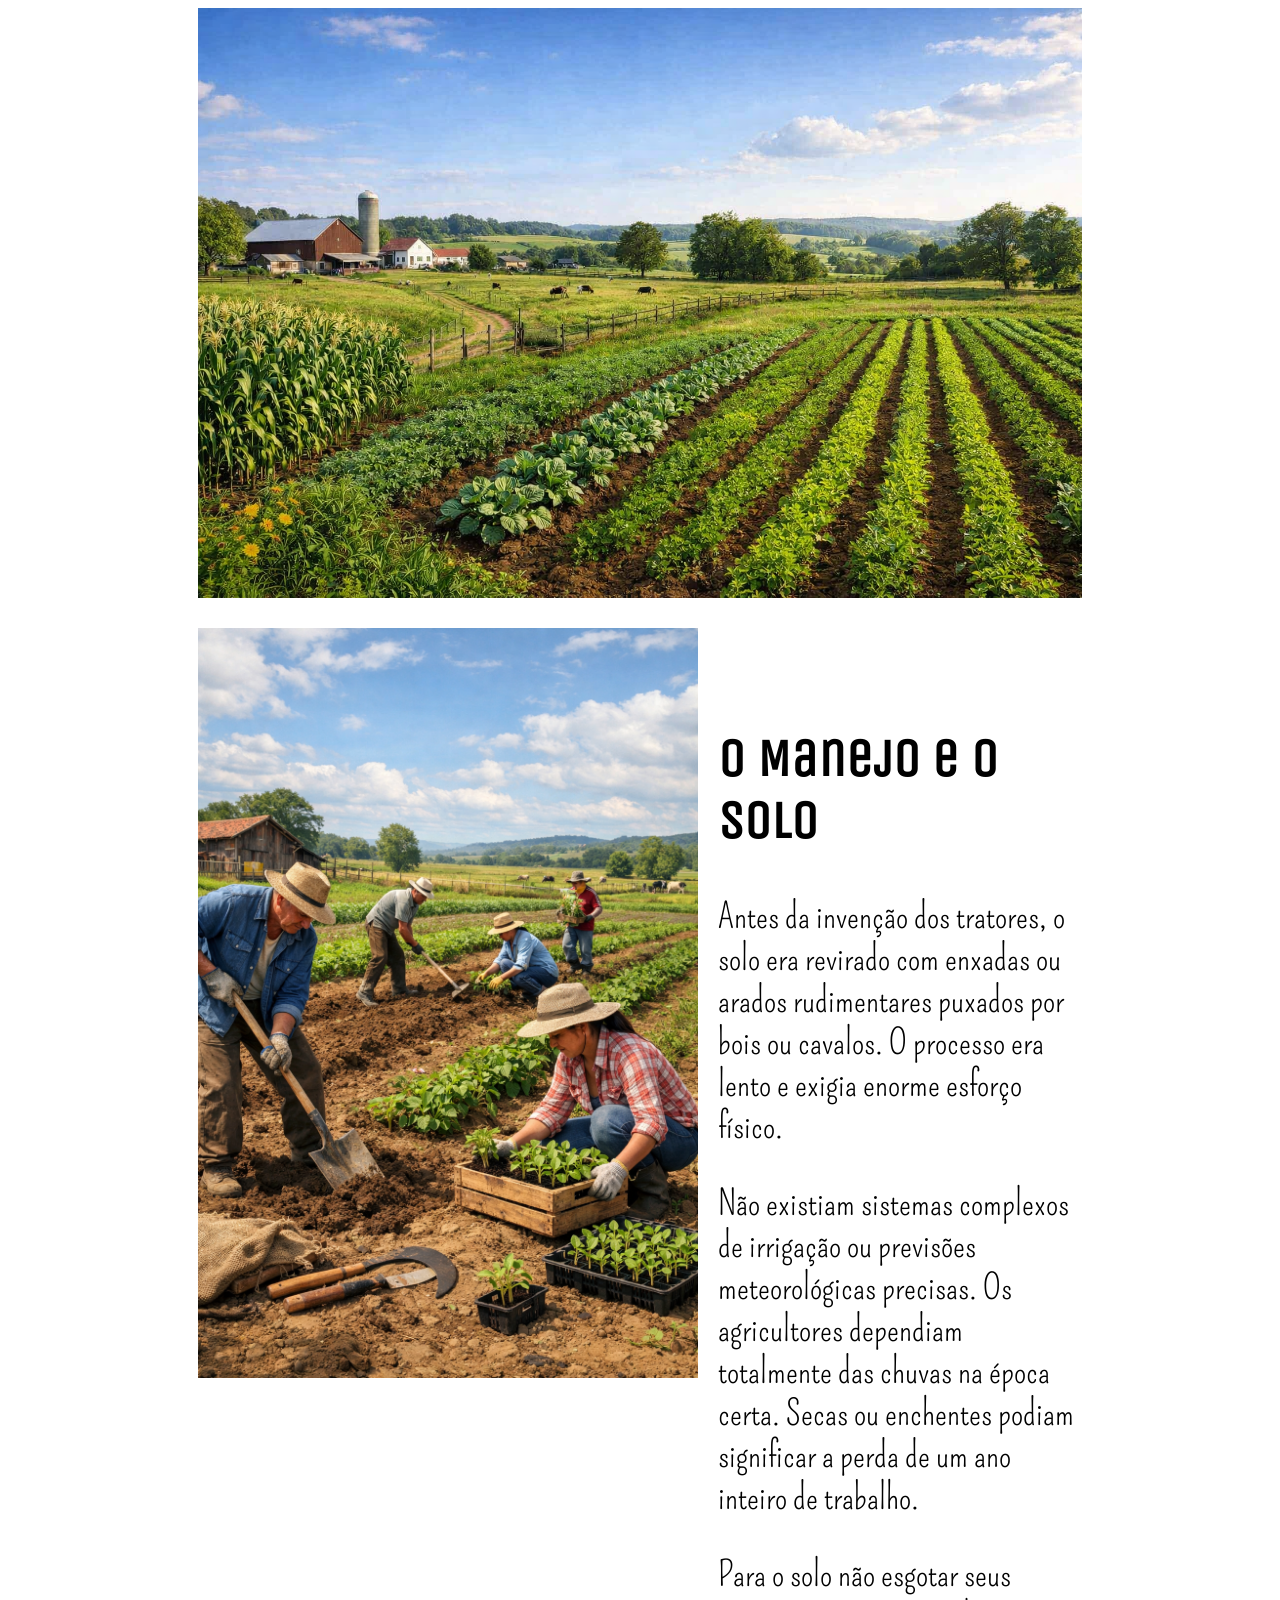
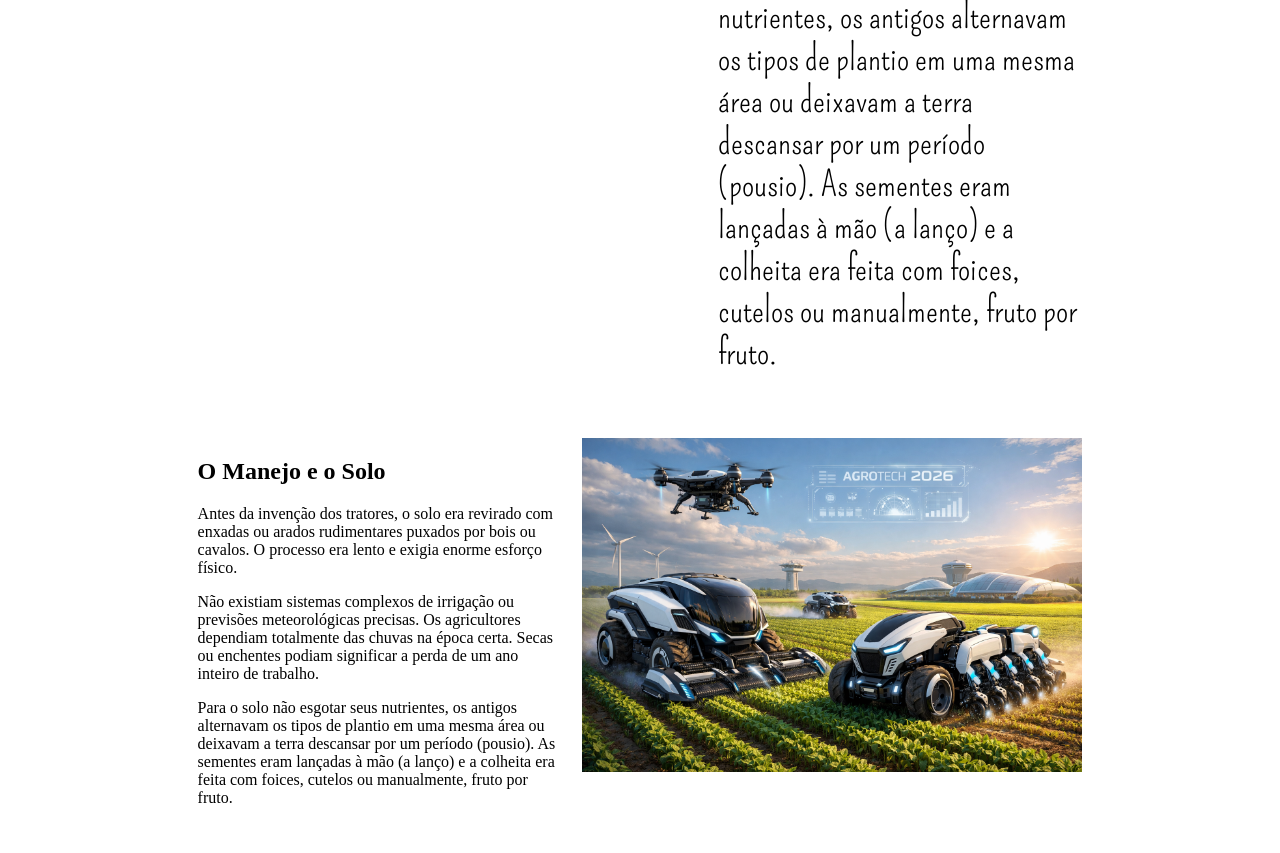
==== block_a.html @ 7da61b86 "Add files via upload" ====
<!DOCTYPE html>
<html lang="pt-BR">

    <head>

        <meta charset="UTF-8">
        <meta name="viewport" content="width=device-width, initial-scale=1.0">
        <title>PLANTAÇÃO || EVOLUÇÃO AGRÍCOLA</title>
    
        <link rel="stylesheet" href="blocks.css"/>

        <link rel="preconnect" href="https://fonts.googleapis.com">
        <link rel="preconnect" href="https://fonts.gstatic.com" crossorigin>
        <link href="https://fonts.googleapis.com/css2?family=Inter:wght@300;400;600&family=Unica+One&display=swap" rel="stylesheet">
        <link href="https://fonts.googleapis.com/css2?family=Pompiere&display=swap" rel="stylesheet">

    </head>

    <body>

        <header>

            <img src="image_a_banner.png" class="banner">

        </header>


        <div class="conteudo">

            <img src="image_a_n1.png" class="foto">

            <div class="texto">

                <h2>O Manejo e o Solo</h2>

                <p> Antes da invenção dos tratores, o solo era revirado com enxadas<break>
                    ou arados rudimentares puxados por bois ou cavalos. O processo era lento e exigia enorme esforço físico.
                </p>

                <p> Não existiam sistemas complexos de irrigação ou previsões meteorológicas precisas. Os agricultores dependiam totalmente<break>
                    das chuvas na época certa. Secas ou enchentes podiam significar a perda de um ano inteiro de trabalho.
                </p>

                <p> Para o solo não esgotar seus nutrientes, os antigos alternavam os tipos de plantio<break>
                    em uma mesma área ou deixavam a terra descansar por um período (pousio). As sementes eram lançadas à mão (a lanço)<break>
                    e a colheita era feita com foices, cutelos ou manualmente, fruto por fruto.
                </p>

            </div>

        </div>

        <div class="conteudo2">

            <img src="image_a_n2.png" class="foto">

            <div class="texto2">

                <h2>O Manejo e o Solo</h2>

                <p> Antes da invenção dos tratores, o solo era revirado com enxadas<break>
                    ou arados rudimentares puxados por bois ou cavalos. O processo era lento e exigia enorme esforço físico.
                </p>

                <p> Não existiam sistemas complexos de irrigação ou previsões meteorológicas precisas. Os agricultores dependiam totalmente<break>
                    das chuvas na época certa. Secas ou enchentes podiam significar a perda de um ano inteiro de trabalho.
                </p>

                <p> Para o solo não esgotar seus nutrientes, os antigos alternavam os tipos de plantio<break>
                    em uma mesma área ou deixavam a terra descansar por um período (pousio). As sementes eram lançadas à mão (a lanço)<break>
                    e a colheita era feita com foices, cutelos ou manualmente, fruto por fruto.
                </p>

            </div>

        </div>        

        
    </body>

</html>
---- blocks.css ----
.banner {
    width: 70%;
    height: auto;
    display: block;
    margin: 0 auto;
}

/* .banner {
    width: 70%;
    transform: scaleY(0.8);
} */
 
.conteudo {
    width: 70%;      /* mesma largura da banner */
    margin: 30px auto;
    display: flex;
    gap: 20px;
    align-items: flex-start;
}

.conteudo2 {
    width: 70%;      /* mesma largura da banner */
    margin: 30px auto;
    display: flex;
    flex-direction: row-reverse; /* <--- ESSA LINHA FAZ A MÁGICA */
    gap: 20px;
    align-items: flex-start;
}

.foto {
    width: 500px;
    height: auto;
}

.texto {
    flex: 1;
    font-size: 35px;
    font-family: "Pompiere", sans-serif;
}

.texto h2 {
    margin-top: 100px; /* desce o título */
    font-family: 'Unica One', cursive;
}
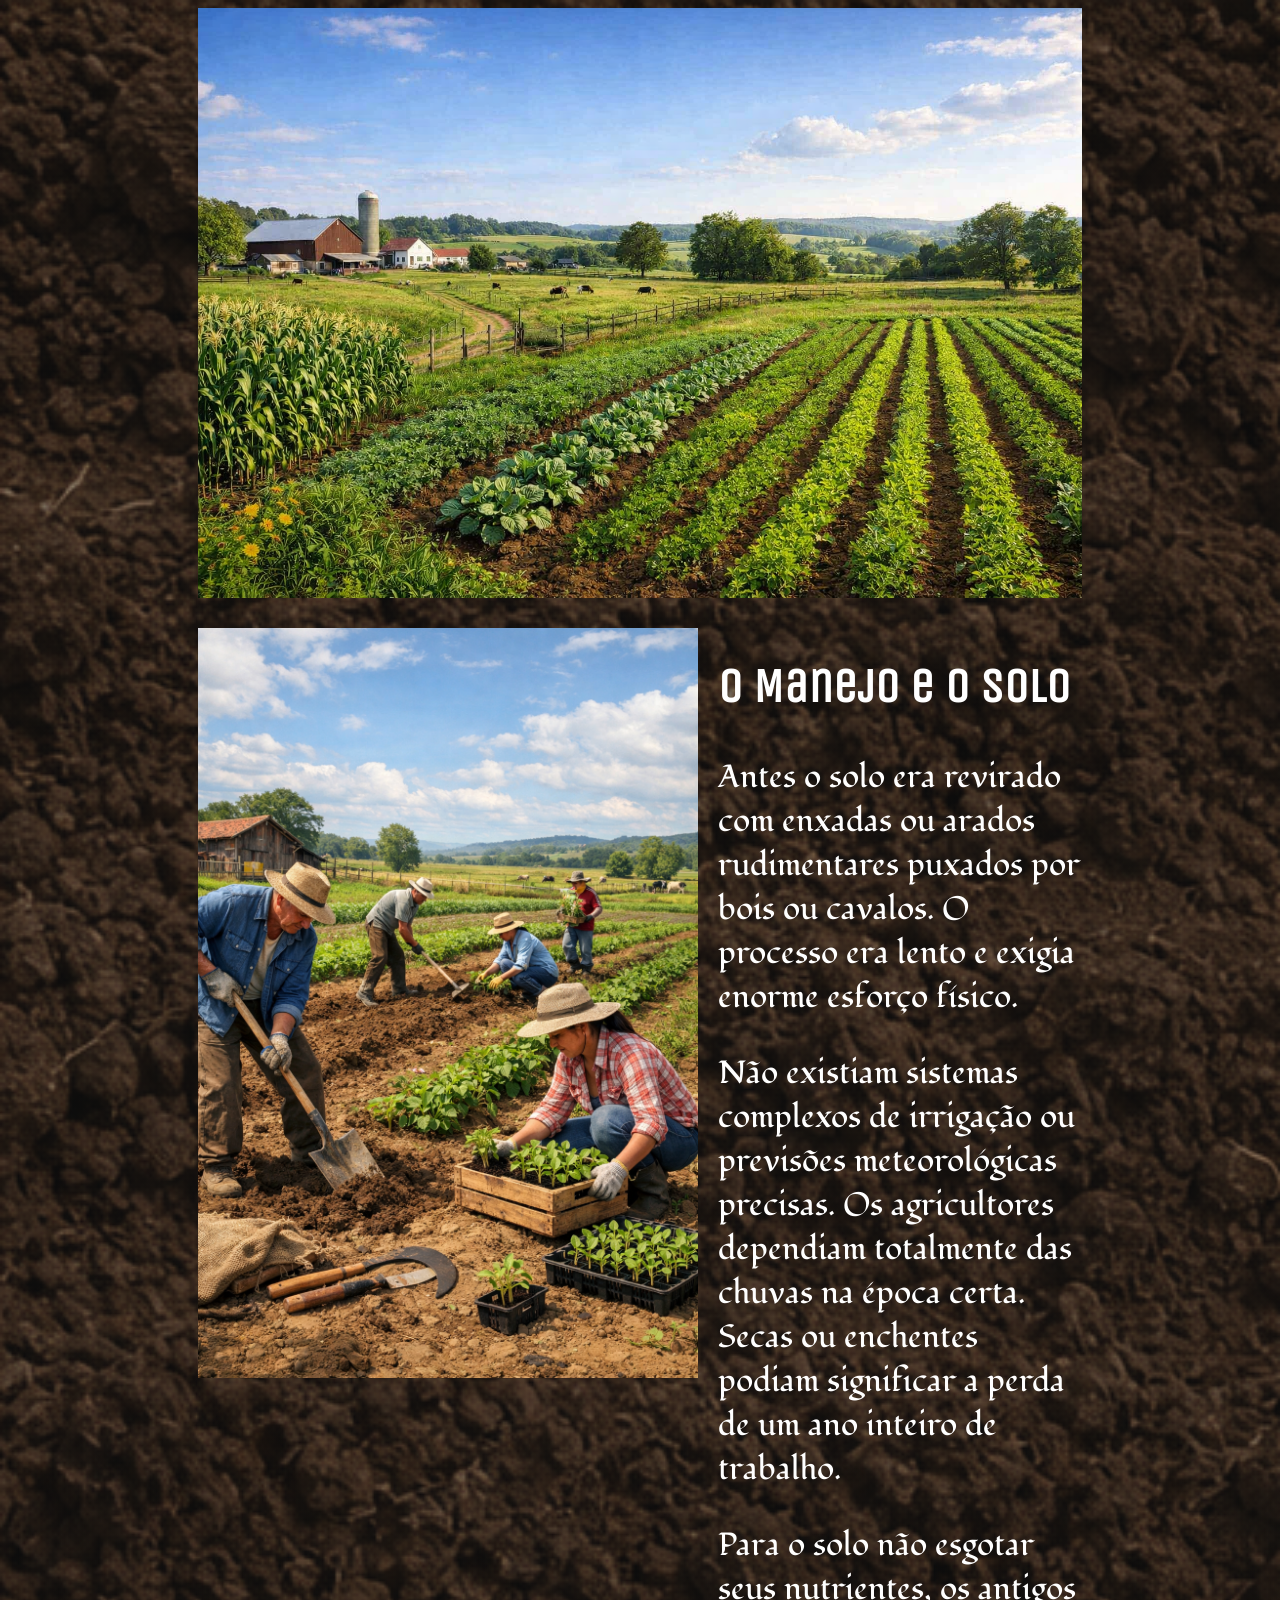
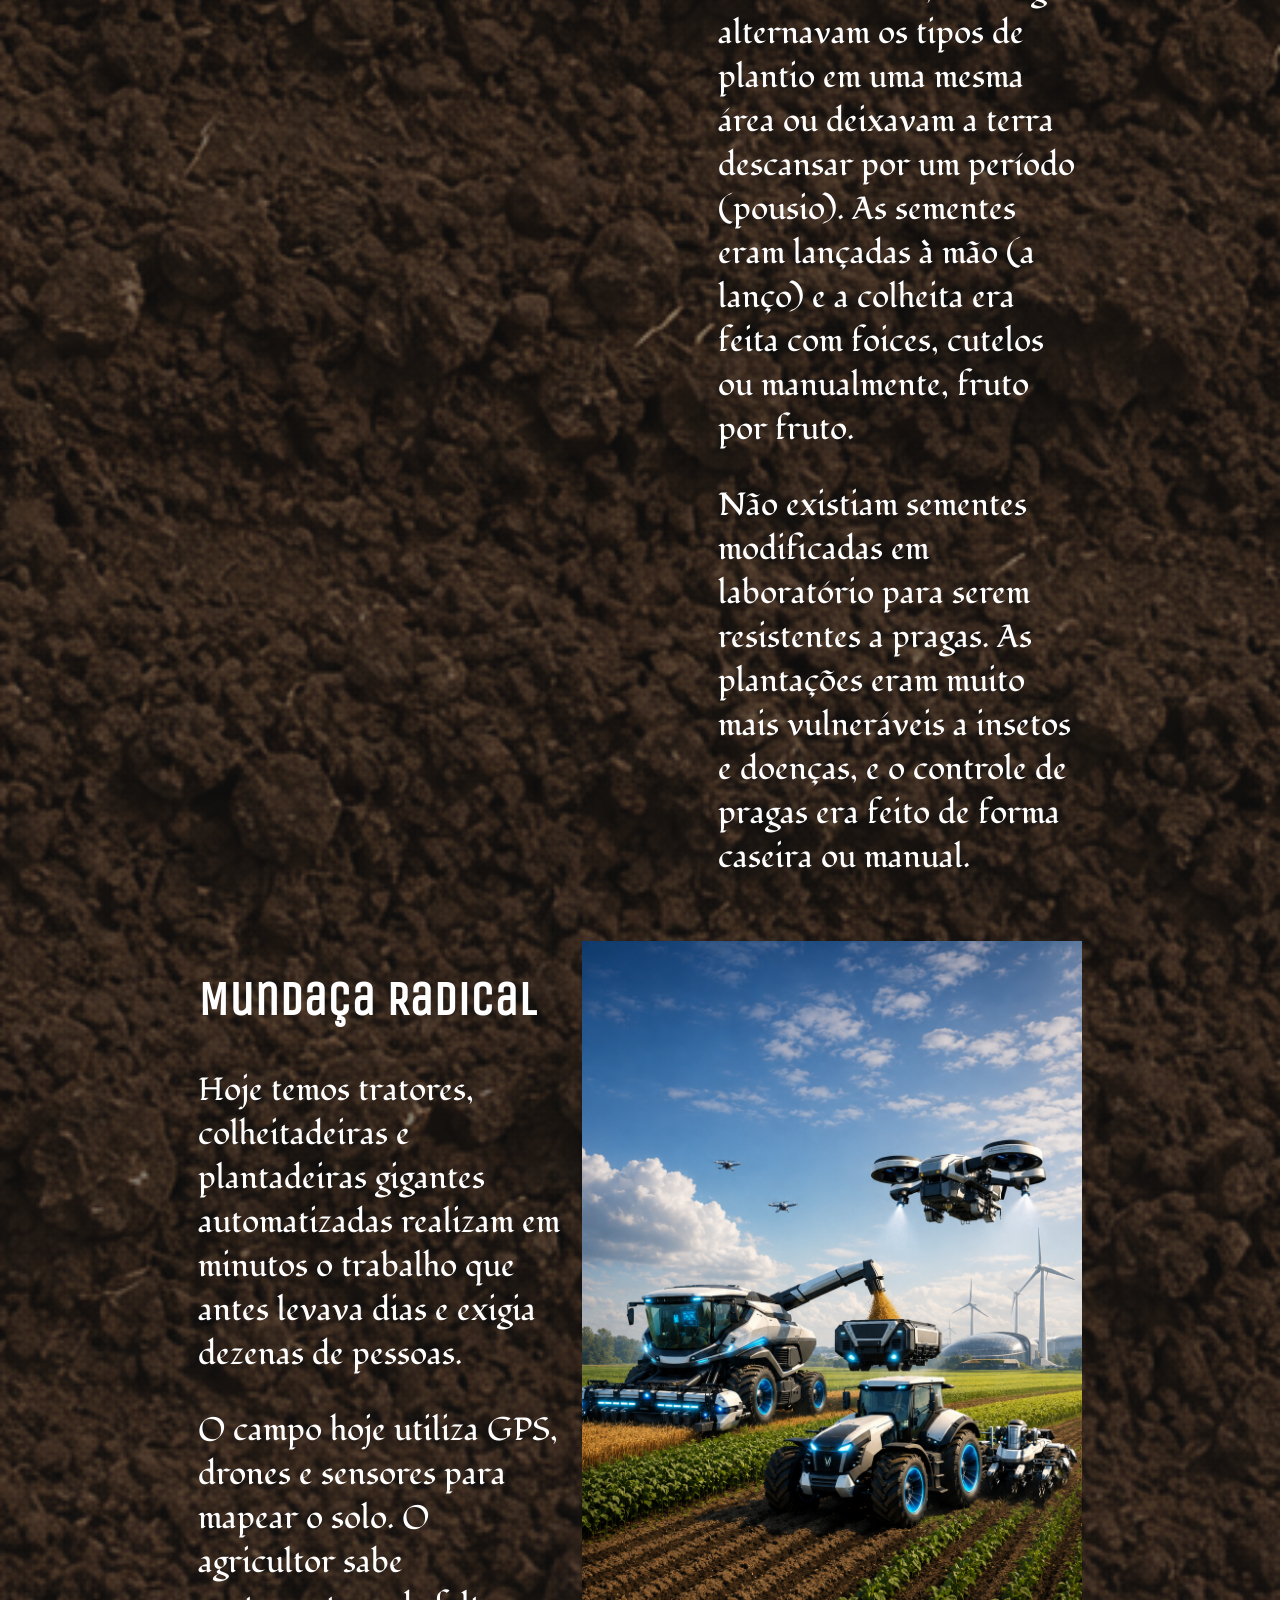
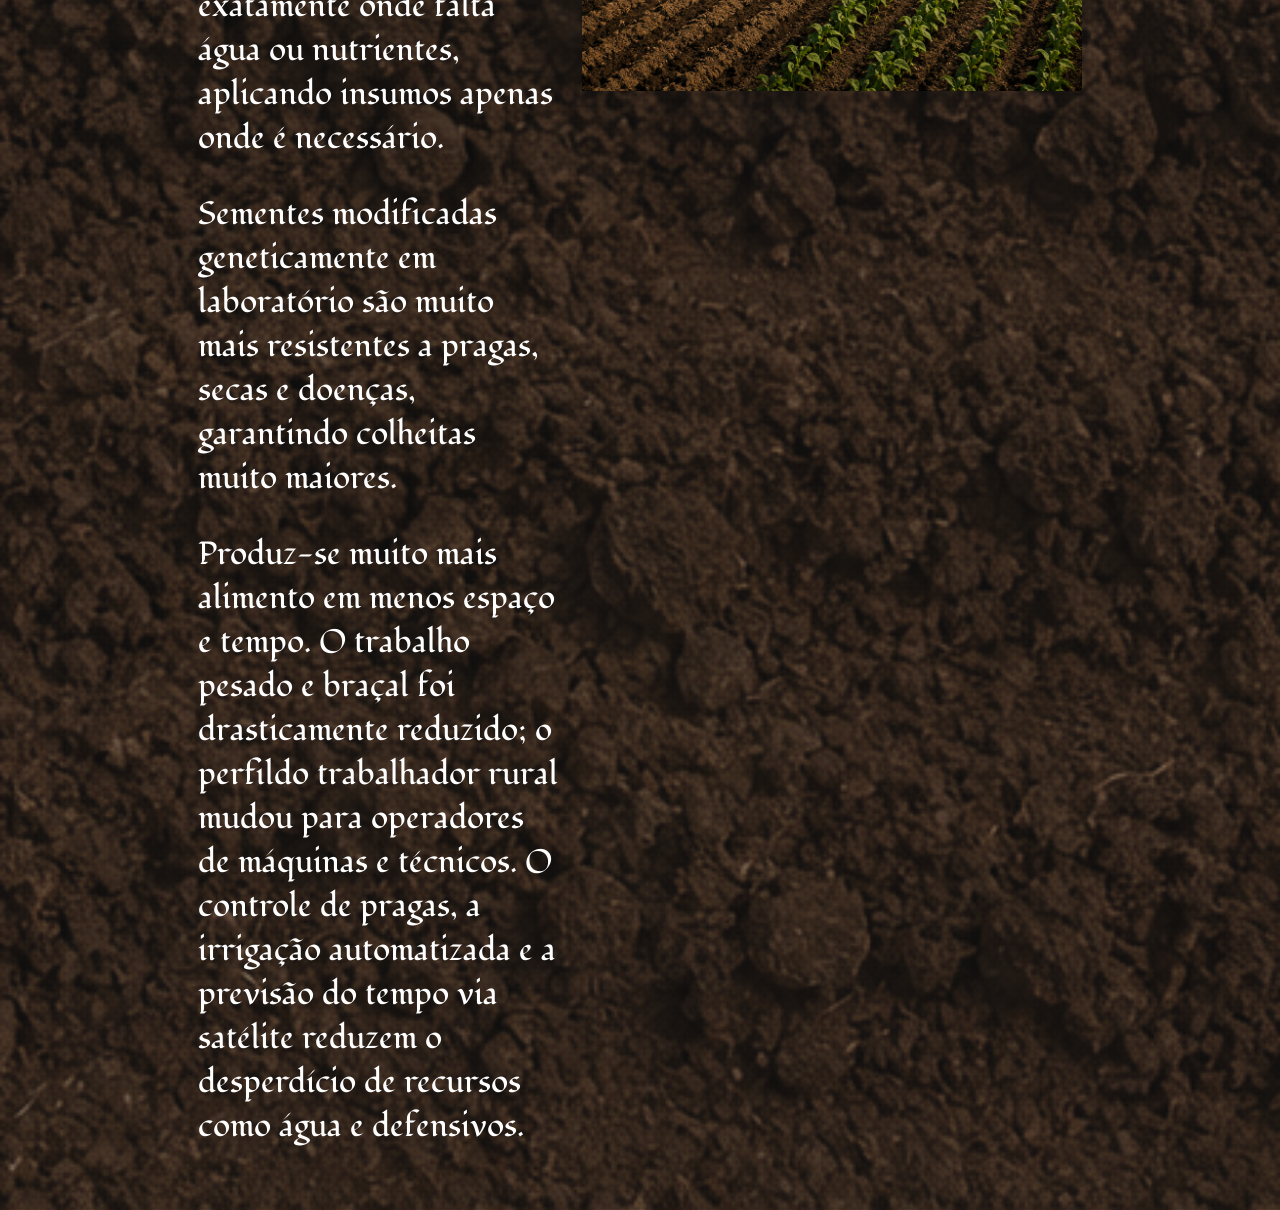
==== commit 71f36d45: "Add files via upload" ====
--- a/block_a.html
+++ b/block_a.html
@@ -11,12 +11,11 @@
 
         <link rel="preconnect" href="https://fonts.googleapis.com">
         <link rel="preconnect" href="https://fonts.gstatic.com" crossorigin>
-        <link href="https://fonts.googleapis.com/css2?family=Inter:wght@300;400;600&family=Unica+One&display=swap" rel="stylesheet">
-        <link href="https://fonts.googleapis.com/css2?family=Pompiere&display=swap" rel="stylesheet">
+        <link href="https://fonts.googleapis.com/css2?family=Inter:wght@300;400;600&family=Unica+One&family=Fondamento:ital@0;1" rel="stylesheet">
 
     </head>
 
-    <body>
+    <body class="block_a">
 
         <header>
 
@@ -29,21 +28,26 @@
 
             <img src="image_a_n1.png" class="foto">
 
-            <div class="texto">
+            <div class="textoA">
 
                 <h2>O Manejo e o Solo</h2>
 
-                <p> Antes da invenção dos tratores, o solo era revirado com enxadas<break>
-                    ou arados rudimentares puxados por bois ou cavalos. O processo era lento e exigia enorme esforço físico.
+                <p> Antes o solo era revirado com enxadas ou arados rudimentares
+                    puxados por bois ou cavalos. O processo era lento e exigia enorme esforço físico.
                 </p>
 
-                <p> Não existiam sistemas complexos de irrigação ou previsões meteorológicas precisas. Os agricultores dependiam totalmente<break>
+                <p> Não existiam sistemas complexos de irrigação ou previsões meteorológicas precisas. Os agricultores dependiam totalmente
                     das chuvas na época certa. Secas ou enchentes podiam significar a perda de um ano inteiro de trabalho.
                 </p>
 
-                <p> Para o solo não esgotar seus nutrientes, os antigos alternavam os tipos de plantio<break>
-                    em uma mesma área ou deixavam a terra descansar por um período (pousio). As sementes eram lançadas à mão (a lanço)<break>
+                <p> Para o solo não esgotar seus nutrientes, os antigos alternavam os tipos de plantio
+                    em uma mesma área ou deixavam a terra descansar por um período (pousio). As sementes eram lançadas à mão (a lanço)
                     e a colheita era feita com foices, cutelos ou manualmente, fruto por fruto.
+                </p>
+
+                <p>
+                    Não existiam sementes modificadas em laboratório para serem resistentes a pragas. As plantações eram
+                    muito mais vulneráveis a insetos e doenças, e o controle de pragas era feito de forma caseira ou manual.
                 </p>
 
             </div>
@@ -54,26 +58,33 @@
 
             <img src="image_a_n2.png" class="foto">
 
-            <div class="texto2">
+            <div class="textoA">
 
-                <h2>O Manejo e o Solo</h2>
+                <h2>Mundaça Radical</h2>
 
-                <p> Antes da invenção dos tratores, o solo era revirado com enxadas<break>
-                    ou arados rudimentares puxados por bois ou cavalos. O processo era lento e exigia enorme esforço físico.
+                <p> Hoje temos tratores, colheitadeiras e plantadeiras gigantes automatizadas
+                    realizam em minutos o trabalho que antes levava dias e exigia dezenas de pessoas.
                 </p>
 
-                <p> Não existiam sistemas complexos de irrigação ou previsões meteorológicas precisas. Os agricultores dependiam totalmente<break>
-                    das chuvas na época certa. Secas ou enchentes podiam significar a perda de um ano inteiro de trabalho.
+                <p> O campo hoje utiliza GPS, drones e sensores para mapear o solo. O agricultor sabe
+                    exatamente onde falta água ou nutrientes, aplicando insumos apenas onde é necessário.
                 </p>
 
-                <p> Para o solo não esgotar seus nutrientes, os antigos alternavam os tipos de plantio<break>
-                    em uma mesma área ou deixavam a terra descansar por um período (pousio). As sementes eram lançadas à mão (a lanço)<break>
-                    e a colheita era feita com foices, cutelos ou manualmente, fruto por fruto.
+                <p> Sementes modificadas geneticamente em laboratório são muito mais
+                    resistentes a pragas, secas e doenças, garantindo colheitas muito maiores.
+                </p>
+
+                <p>
+                    Produz-se muito mais alimento em menos espaço e tempo. O trabalho pesado e braçal foi
+                    drasticamente reduzido; o perfildo trabalhador rural mudou para operadores de máquinas e técnicos.
+                    O controle de pragas, a irrigação automatizada e a previsão do tempo via satélite
+                    reduzem o desperdício de recursos como água e defensivos.
+
                 </p>
 
             </div>
 
-        </div>        
+        </div>
 
         
     </body>
--- a/blocks.css
+++ b/blocks.css
@@ -1,3 +1,28 @@
+body {
+
+    background:
+        linear-gradient(rgba(23, 23, 23, 0.5), rgba(30, 30, 30, 0.5)),
+        url("bg_block_b.png");
+        
+    background-size: cover;
+    background-position: center;
+    background-repeat: no-repeat;
+    min-height: 100vh;
+}
+
+.block_a {
+
+    background:
+        linear-gradient(rgba(23, 23, 23, 0.5), rgba(27, 27, 27, 0.5)),
+        url("bg_block_a.png");
+        
+    background-size: cover;
+    background-position: center;
+    background-repeat: no-repeat;
+    min-height: 100vh;
+
+}
+
 .banner {
     width: 70%;
     height: auto;
@@ -22,8 +47,8 @@
     width: 70%;      /* mesma largura da banner */
     margin: 30px auto;
     display: flex;
-    flex-direction: row-reverse; /* <--- ESSA LINHA FAZ A MÁGICA */
     gap: 20px;
+    flex-direction: row-reverse;
     align-items: flex-start;
 }
 
@@ -32,13 +57,76 @@
     height: auto;
 }
 
-.texto {
+.textoA {
     flex: 1;
-    font-size: 35px;
-    font-family: "Pompiere", sans-serif;
+    color: white;
+    font-size: 32px;
+    font-family: "Fondamento", cursive;
 }
 
-.texto h2 {
-    margin-top: 100px; /* desce o título */
+.textoA h2 {
+    color: white;
+    margin-top: 30px; /* desce o título */
     font-family: 'Unica One', cursive;
 }
+
+.textoA h3 {
+    color: white;
+    font-size: 30px;
+    font-family: 'Unica One', cursive;
+}
+
+/*block_b*/
+
+.banner2 {
+    width: 60%;
+    height: auto;
+    display: block;
+    margin: 0 auto;
+}
+
+.conteudo3 {
+    width: 60%;      /* mesma largura da banner */
+    margin: 30px auto;
+    display: flex;
+    gap: 20px;
+    align-items: flex-start;
+}
+
+.conteudo4 {
+    width: 60%;      /* mesma largura da banner */
+    margin: 30px auto;
+    display: flex;
+    gap: 20px;
+    flex-direction: row-reverse;
+    align-items: flex-start;
+}
+
+.fotoB {
+    width: 400px;
+    height: auto;
+}
+
+.fotoB2 {
+    width: 560px;
+    height: auto;
+}
+
+.textoB {
+    flex: 1;
+    color: white;
+    font-size: 26px;
+    font-family: "Fondamento", cursive;
+}
+
+.textoB h2 {
+    color: white;
+    margin-top: 10px; /* desce o título */
+    font-family: 'Unica One', cursive;
+}
+
+.textoB h3 {
+    color: white;
+    font-size: 30px;
+    font-family: 'Unica One', cursive;
+}
